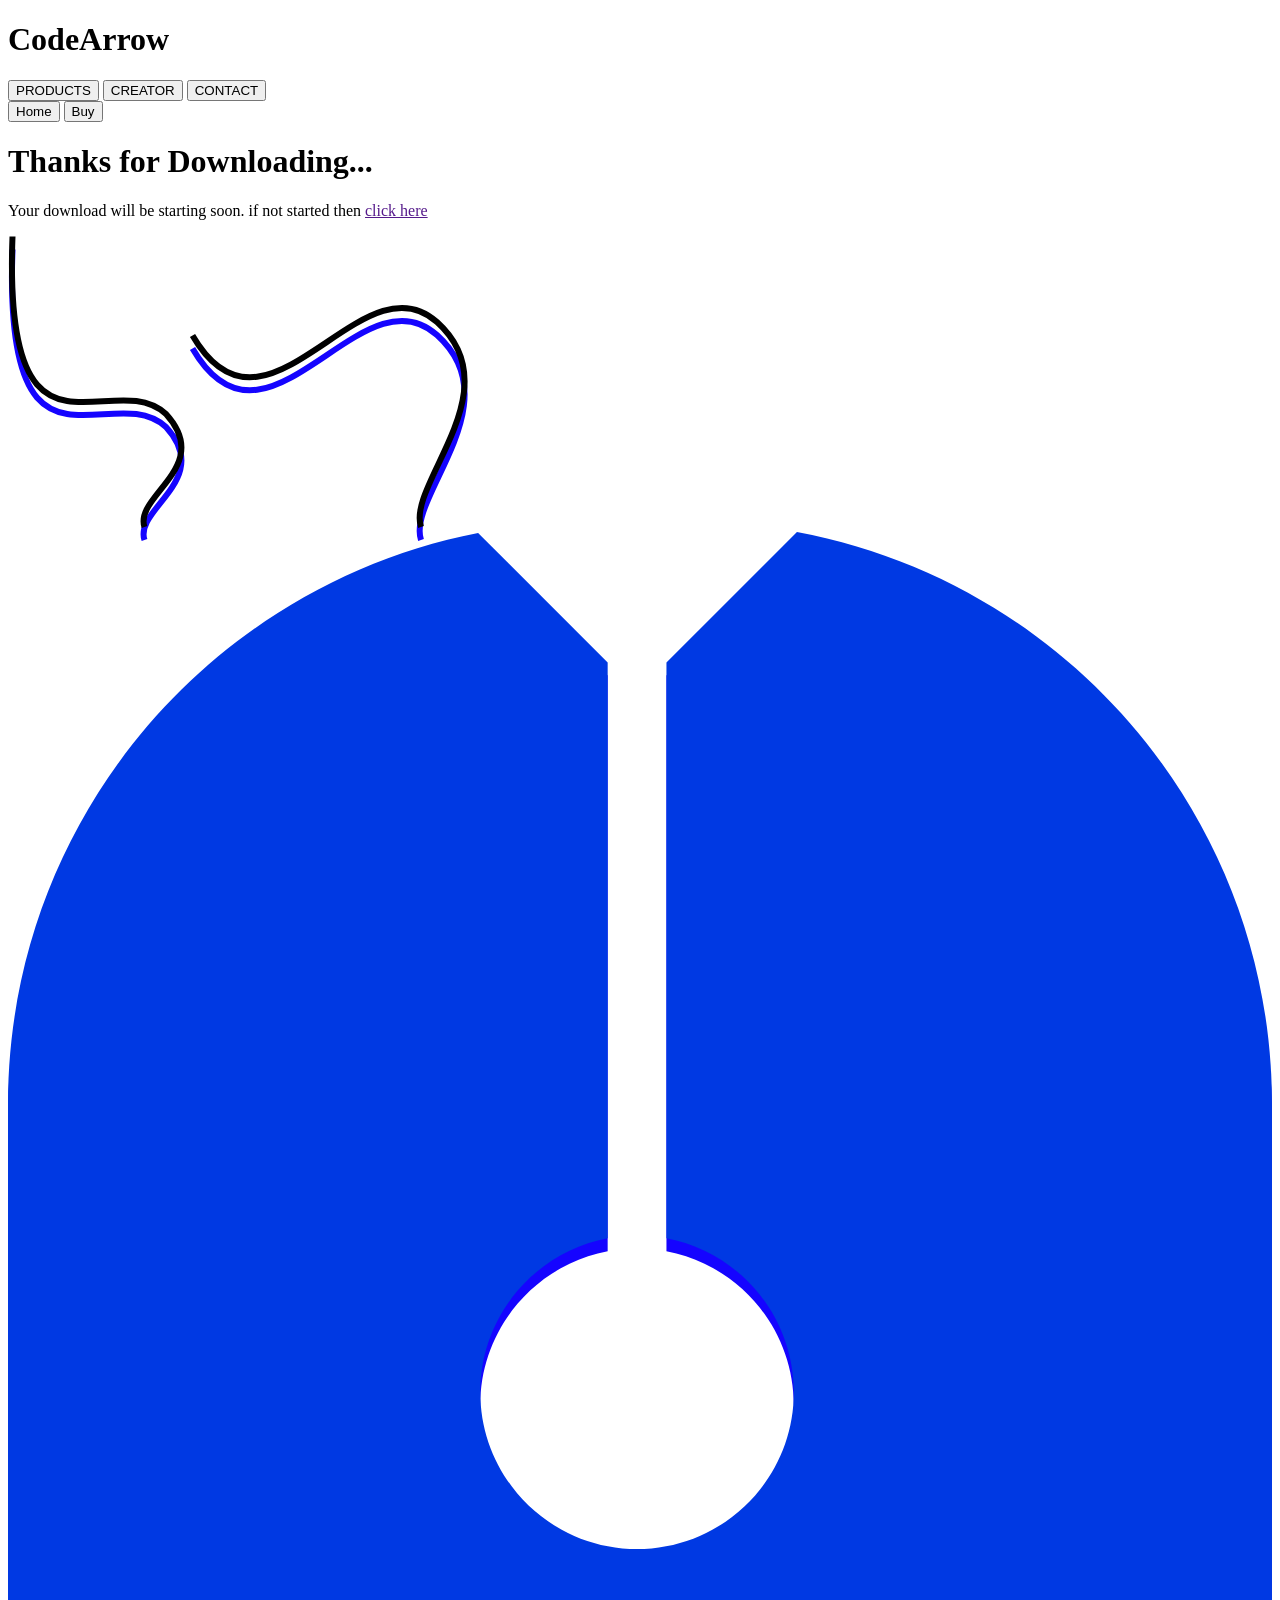
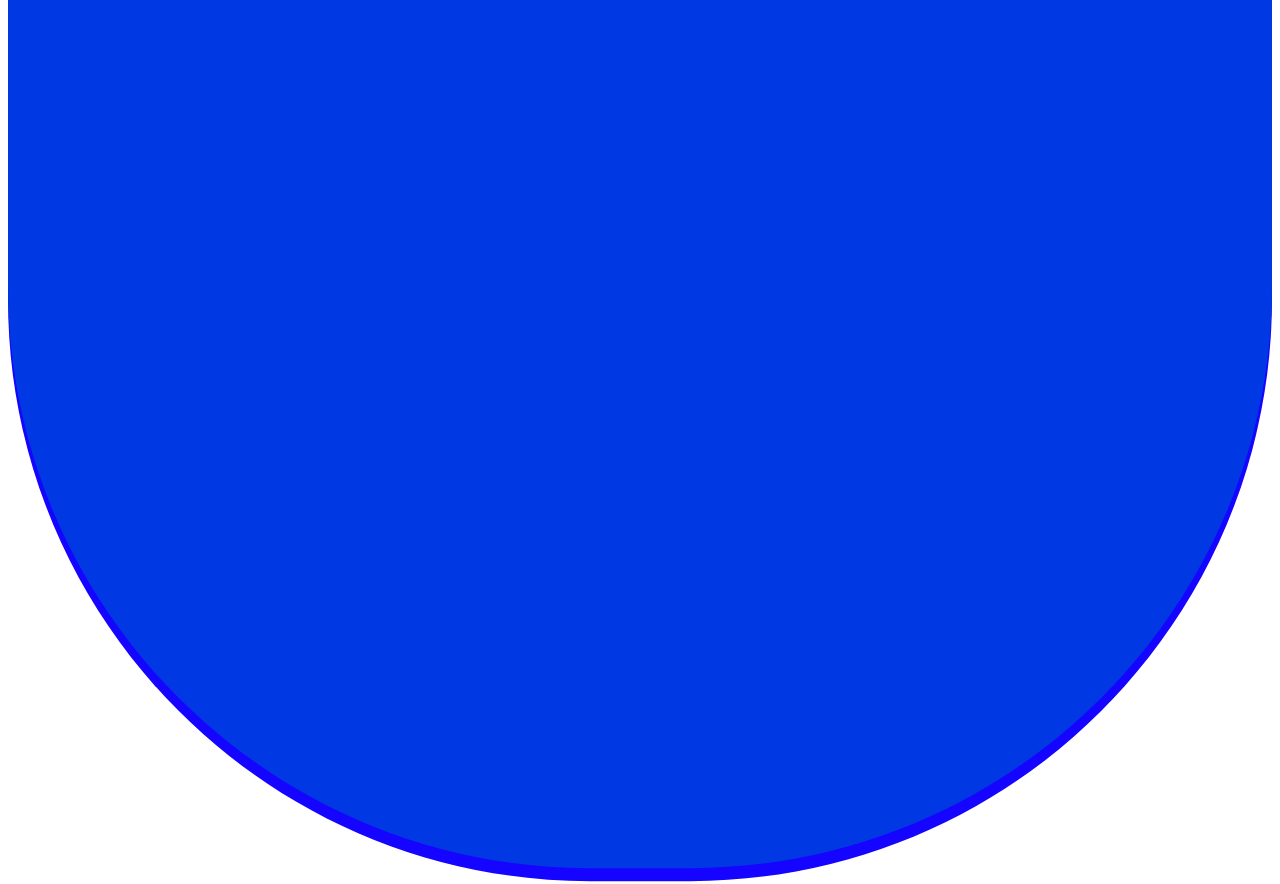
==== downloadPage.html @ a0c8747e "init" ====
<!DOCTYPE html>
<html lang="en">
<head>
    <meta charset="UTF-8">
    <meta name="viewport" content="width=device-width, initial-scale=1.0">
    <meta http-equiv="X-UA-Compatible" content="IE=edge">
    <title></title>
    <meta name="description" content="">
    <link rel="stylesheet" href="">


</head> 

<style>

.key{
    color: aqua;
    width: 12vw;
    height: 12vw;
    background-color: blue;
    border-radius: 2vw;
    box-shadow: 0px 13px 0px 0px rgba(255,0,0,1);
}

svg{
    filter: drop-shadow(0px 13px 0px rgb(21, 4, 255));
}

</style>

<body>
    
    
    <div class="header">
      
        <h1 class="codearrowTitle1">CodeArrow</h1>
        
        <div class="middleTitleBar1">     
          <button class="productsButton1">PRODUCTS</button>
          <button class="creatorButton1">CREATOR</button>
          <button class="contactButton1">CONTACT</button>
        </div>
        
        <div class="rightTitleBar1">
          <button class="homeButton1">Home</button>
            <button class="buyButton1">Buy</button>
        </div>
       
    </div>
      
    <div class="rectangle">
        <h1 class="title1">Thanks for Downloading...</h1>
        <p class="downloading">Your download will be starting soon. if not started then <a href="" class="clickHere"> click here</a></p>
    </div>
    
    <div class="Keyboard">
    
        <div class="row1">        
            <div class="kr1 k11"></div>
            <div class="kr1 k12"></div>
            <div class="kr1 k13"></div>
            <div class="kr1 k14"></div>
            <div class="kr1 k15"></div>
            <div class="kr1 k16"></div>
            <div class="kr1 k17"></div>
            <div class="kr1 k18"></div>
            <div class="kr1 k19"></div>
            <div class="kr1 k110"></div>
        </div>
        
        <div class="row2">        
            <div class="kr2 k22"></div>
            <div class="kr2 k21"></div>
            <div class="kr2 k23"></div>
            <div class="kr2 k24"></div>
            <div class="kr2 k25"></div>
            <div class="kr2 k26"></div>
            <div class="kr2 k27"></div>
            <div class="kr2 k28"></div>
        </div>
        
        <div class="row3">        
            <div class="kr3 k31"></div>
            <div class="kr3 k32"></div>
            <div class="kr3 k34"></div>
            <div class="kr3 k33"></div>
            <div class="kr3 k36"></div>
            <div class="kr3 k35"></div>
            <div class="kr3 k37"></div>
            <div class="kr3 k38"></div>
            <div class="kr3 k39"></div>
        </div>
        
        <div class="row4">        
            <div class="kr4 k41"></div>
            <div class="kr4 k42"></div>
            <div class="kr4 k43"></div>
            <div class="kr4 k44"></div>
            <div class="kr4 k45"></div>
            <div class="kr4 k46"></div>
        </div>
        
    </div>
    
    <svg xmlns="http://www.w3.org/2000/svg" class="wirePhone" width="177" height="292" viewBox="0 0 177 292" fill="none">
        <path d="M4.5 0.5C-5 251.5 102.43 127.913 158 178C206 230.5 125.898 259.559 136.5 291" stroke="black" stroke-width="6"/>
    </svg>
    
    <svg xmlns="http://www.w3.org/2000/svg" class="wirePc" width="279" height="224" viewBox="0 0 279 224" fill="none">
        <path d="M3.49995 31.5C77.2224 158.416 172 -50.4999 248 18C323.999 86.4999 217.5 180 232 223" stroke="black" stroke-width="6"/>
      </svg>
    
    <svg xmlns="http://www.w3.org/2000/svg" class="mouse" viewBox="0 0 215 330" fill="none">
        <path fill-rule="evenodd" clip-rule="evenodd" d="M79.9614 0.159872C34.3942 9.03615 0 49.167 0 97.3309V230.331C0 285.007 44.3238 329.331 99 329.331H116C170.676 329.331 215 285.007 215 230.331V97.3309C215 48.8714 180.182 8.54393 134.198 0L112 22.1985L112 120.132C124.338 122.473 133.667 133.312 133.667 146.331C133.667 161.059 121.728 172.998 107 172.998C92.2724 172.998 80.3333 161.059 80.3333 146.331C80.3333 133.312 89.6624 122.473 102 120.132L102 22.1985L79.9614 0.159872Z" fill="#0039E3"/>
    </svg>

</body>
</html>
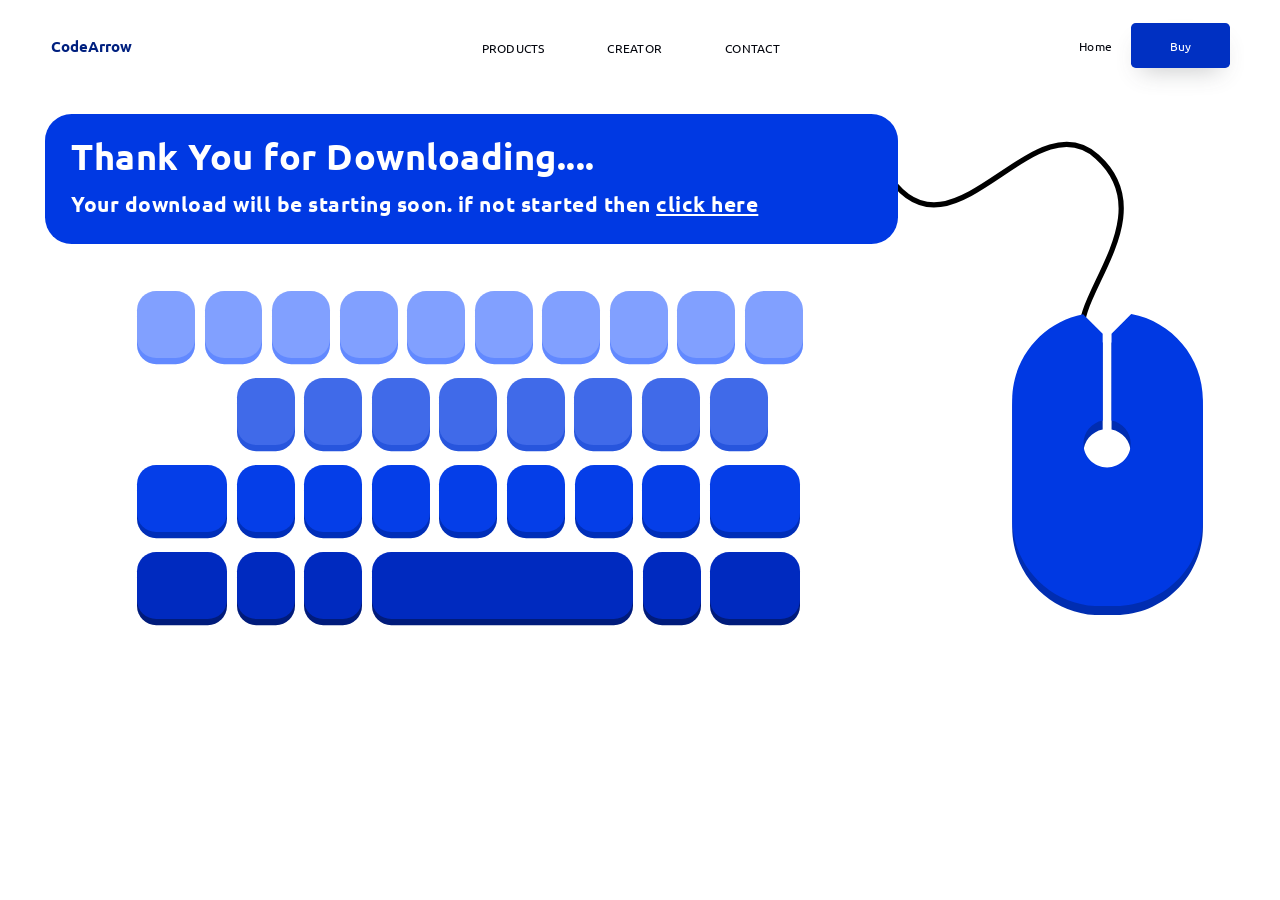
==== commit cec18f73: "init" ====
--- a/downloadPage.html
+++ b/downloadPage.html
@@ -6,27 +6,15 @@
     <meta http-equiv="X-UA-Compatible" content="IE=edge">
     <title></title>
     <meta name="description" content="">
-    <link rel="stylesheet" href="">
 
-
+    <link rel="stylesheet" href="https://fonts.googleapis.com/css2?family=Ubuntu:wght@300;400;700&display=swap"/>
+    <link rel="preconnect" href="https://fonts.googleapis.com">
+    <link rel="preconnect" href="https://fonts.gstatic.com" crossorigin>
+    <link href="https://fonts.googleapis.com/css2?family=Fira+Code:wght@300;400;500;600;700&family=Noto+Sans:wght@100;200;300;400;500;600;700;800;900&family=Ubuntu:ital,wght@0,300;0,400;0,500;0,700;1,300;1,400;1,500;1,700&display=swap" rel="stylesheet">
+ 
+    
+    <link rel="stylesheet" href="downloadPageStyle.css">
 </head> 
-
-<style>
-
-.key{
-    color: aqua;
-    width: 12vw;
-    height: 12vw;
-    background-color: blue;
-    border-radius: 2vw;
-    box-shadow: 0px 13px 0px 0px rgba(255,0,0,1);
-}
-
-svg{
-    filter: drop-shadow(0px 13px 0px rgb(21, 4, 255));
-}
-
-</style>
 
 <body>
     
@@ -49,11 +37,11 @@
     </div>
       
     <div class="rectangle">
-        <h1 class="title1">Thanks for Downloading...</h1>
+        <h1 class="title1">Thank You for Downloading....</h1>
         <p class="downloading">Your download will be starting soon. if not started then <a href="" class="clickHere"> click here</a></p>
     </div>
     
-    <div class="Keyboard">
+    <div class="keyboard">
     
         <div class="row1">        
             <div class="kr1 k11"></div>
@@ -69,8 +57,8 @@
         </div>
         
         <div class="row2">        
+            <div class="kr2 k21"></div>
             <div class="kr2 k22"></div>
-            <div class="kr2 k21"></div>
             <div class="kr2 k23"></div>
             <div class="kr2 k24"></div>
             <div class="kr2 k25"></div>
@@ -102,11 +90,11 @@
         
     </div>
     
-    <svg xmlns="http://www.w3.org/2000/svg" class="wirePhone" width="177" height="292" viewBox="0 0 177 292" fill="none">
+    <svg xmlns="http://www.w3.org/2000/svg" class="wirePhone" viewBox="0 0 177 292" fill="none">
         <path d="M4.5 0.5C-5 251.5 102.43 127.913 158 178C206 230.5 125.898 259.559 136.5 291" stroke="black" stroke-width="6"/>
     </svg>
     
-    <svg xmlns="http://www.w3.org/2000/svg" class="wirePc" width="279" height="224" viewBox="0 0 279 224" fill="none">
+    <svg xmlns="http://www.w3.org/2000/svg" class="wirePc" viewBox="0 0 279 224" fill="none">
         <path d="M3.49995 31.5C77.2224 158.416 172 -50.4999 248 18C323.999 86.4999 217.5 180 232 223" stroke="black" stroke-width="6"/>
       </svg>
     
--- a/downloadPageStyle.css
+++ b/downloadPageStyle.css
@@ -0,0 +1,230 @@
+:root {
+    --shadowDsitance: 0.48611vw;
+  }
+
+body{
+    font-family: Ubuntu;
+    margin: 0;
+}
+
+img{
+    width: 0;
+}
+
+h1,p,h2,h3,b{
+    font-family: Ubuntu;
+}
+
+.header{
+    padding-top: 1.8vw;
+    display: flex;
+    align-items: center;
+}
+
+button{
+    background-color: #0030c2;
+    color: white;
+    font-family: Ubuntu;
+    border-radius: 0.3rem;
+    -webkit-border-radius: 0.3rem;
+    -moz-border-radius: 0.3rem;
+    -ms-border-radius: 0.3rem;
+    -o-border-radius: 0.3rem;
+    font-size: 0.95vw;
+    border: none;
+    letter-spacing: 0.02vw;
+    padding:1.15vw 3vw 1.15vw 3vw ;
+    font-weight: 400;
+    box-shadow: 0px 12px 25px -10px rgb(66, 69, 74, 0.3);
+    -webkit-box-shadow: 0px 12px 25px -10px rgb(66, 69, 74, 0.3);
+    -moz-box-shadow: 0px 12px 25px -10px rgb(66, 69, 74, 0.3);
+    
+}
+
+.codearrowTitle1{
+    color: #00207F;
+    font-size: 1.2vw;
+    font-weight: 900;
+    font-family: Ubuntu;
+    margin-left: 4vw;
+    display: inline-block;
+}
+
+.middleTitleBar1{
+    display: inline-block;
+    width: 35vw;
+    margin-left: 25vw;
+}
+
+.productsButton1,.creatorButton1,.contactButton1,.homeButton1{
+    background: none;
+    border-color: transparent;
+    display: inline-block;
+    color: #04060E;
+    text-align: center;
+    font-size: 0.95vw;
+    font-style: normal;
+    padding: 0% 7% 0% 7%;
+    font-weight: 400;
+    font-family: Ubuntu;
+    line-height: normal;
+}
+
+.rightTitleBar1{
+    display: inline-block;
+    width: 18vw;
+    margin-left: 15vw;
+}
+
+.trialButton1{
+    margin-right: 2vw;
+}
+
+.buyButton1{
+    display: inline-block;
+}
+
+
+.rectangle{
+    width: 66.65278vw;
+    height: 10.13889vw;
+    flex-shrink: 0;
+    background: #0039E3;
+    border-radius: 2.08333vw;
+    -webkit-border-radius: 2.08333vw;
+    -moz-border-radius: 2.08333vw;
+    -ms-border-radius: 2.08333vw;
+    -o-border-radius: 2.08333vw;
+    position: absolute;
+    top: 8.89vw;
+    left: 3.54vw;
+}
+
+a:link {color: rgb(255, 255, 255);}  
+a:visited {color: #ffffff}  
+a:hover {color: hsl(194, 100%, 50%)}  
+a:active {color: white}  
+
+.title1{
+    color: #FFF;
+    font-family: Ubuntu;
+    font-size: 2.77778vw;
+    letter-spacing: 0.04vw;
+    font-style: normal;
+    font-weight: 700;
+    line-height: normal;
+    margin-left: 2.01vw;
+    /* height: 3.194vw; */
+    height: 2.7vw;
+    margin-bottom: 0;
+    margin-top: 1.6vw;
+}
+
+.downloading,.clickMe{
+    color: #FFF;
+    font-family: Ubuntu;
+    font-size: 1.64vw;
+    font-style:normal;
+    font-weight: 700;
+    margin-left: 2.01vw;
+    letter-spacing: 0.04vw;
+}
+
+
+.clickMe{
+    color: white;
+}
+
+.keyboard{
+    width: 53.69444vw;
+    height: 26.0834vw;
+    flex-shrink: 0;
+    /* background-color: #0039E3; */
+    position: absolute;
+    top: 22.7vw;
+    left: 10.7vw;
+    display: flex;
+    flex-wrap: wrap;
+    row-gap: 1.1vw;
+}
+
+.row1,.row2,.row3,.row4{
+    display: flex;
+    flex-wrap: wrap;
+    gap: 0.75vw;
+
+}
+
+.kr1,.kr2,.kr3,.kr4{
+    width: 4.53vw;
+    height: 5.29833vw;
+    flex-shrink: 0;
+    border-radius: 1.5vw;
+    background: #81A0FF;
+    box-shadow: 0px var(--shadowDsitance) 0px 0px #6289FF;
+    -webkit-border-radius: 1.5vw;
+    -moz-border-radius: 1.5vw;
+    -ms-border-radius: 1.5vw;
+    -o-border-radius: 1.5vw;
+}
+
+.kr2,.kr3,.kr4{
+    background: #406AE9;
+    box-shadow: 0px var(--shadowDsitance) 0px 0px #2755DD;
+}
+
+.kr3{
+    background: #053EE8;
+    box-shadow: 0px var(--shadowDsitance) 0px 0px #002EB8;
+}
+
+.kr4{
+    background: #002ABF;
+    box-shadow: 0px var(--shadowDsitance) 0px 0px #001B7B;
+}
+
+
+
+
+.k21{
+    margin-left: 7.79vw;
+}
+
+.k31,.k39,.k41,.k46{
+    width: 7.05vw;
+}
+
+.k44{
+    width: 20.4vw;
+}
+
+.wirePhone{
+    display: none;
+}
+
+.wirePc{
+    width: 19vw;
+    /* height: 14.51687vw; */
+    flex-shrink: 0;
+    /* transform: rotate(33.64deg);
+    -webkit-transform: rotate(33.64deg);
+    -moz-transform: rotate(33.64deg);
+    -ms-transform: rotate(33.64deg);
+    -o-transform: rotate(33.64deg); */
+    position: absolute;
+    top: 11vw;
+    left: 68.8vw;
+    z-index: -99;
+}
+.mouse{
+    width: 14.93056vw;
+    height: 22.87021vw;
+    flex-shrink: 0;
+    fill: #0039E3;
+    position: absolute;
+    left: 79.1vw;
+    top: 24.5vw;
+    filter: drop-shadow(0px 0.75vw 0px #002DB1);
+    -webkit-filter: drop-shadow(0px 0.75vw 0px #002DB1);
+}
+
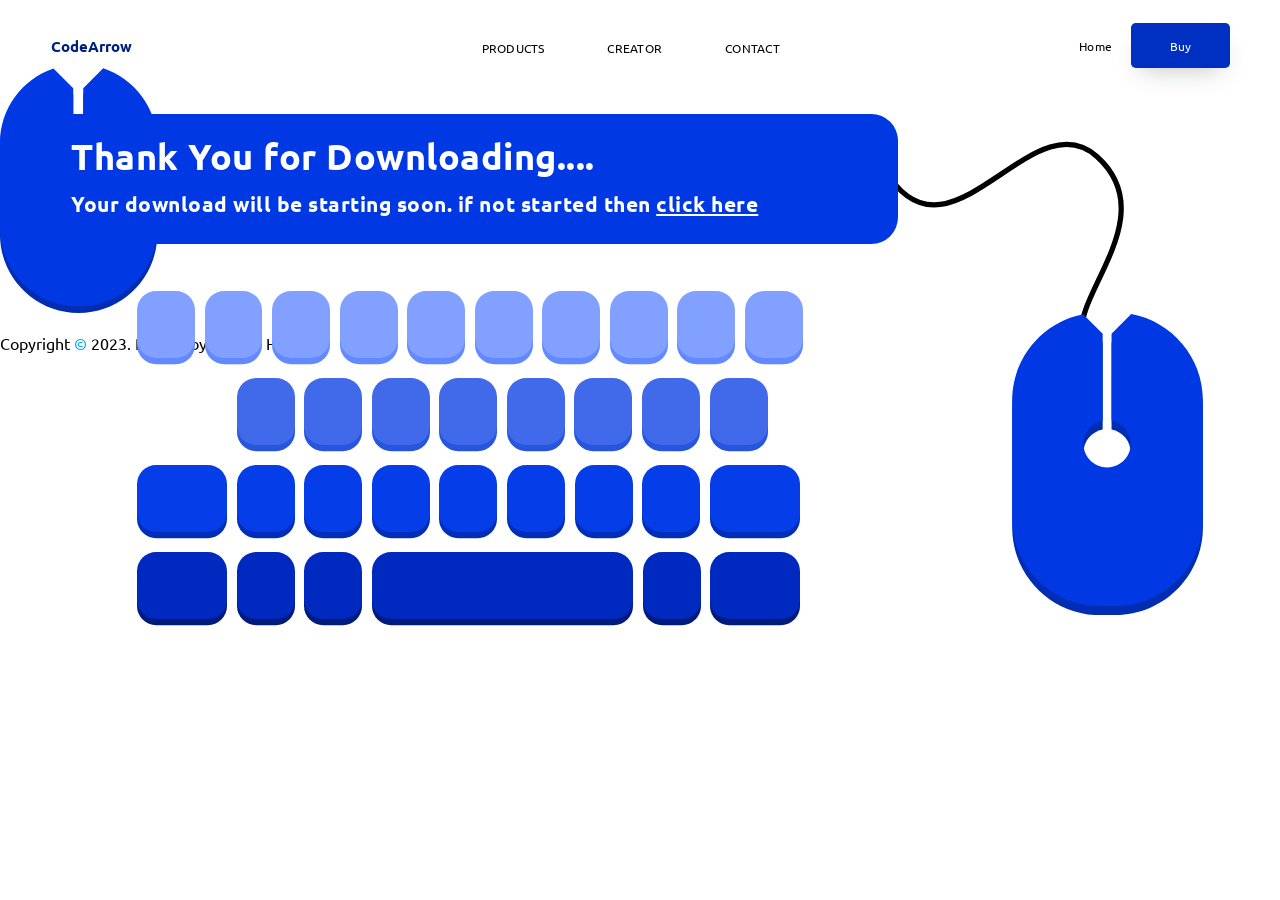
==== commit 04cc57e2: "init" ====
--- a/downloadPage.html
+++ b/downloadPage.html
@@ -38,6 +38,7 @@
       
     <div class="rectangle">
         <h1 class="title1">Thank You for Downloading....</h1>
+        <h1 class="title1Phone">Thank You<br>for<br>Downloading<br>....</h1>
         <p class="downloading">Your download will be starting soon. if not started then <a href="" class="clickHere"> click here</a></p>
     </div>
     
@@ -101,6 +102,14 @@
     <svg xmlns="http://www.w3.org/2000/svg" class="mouse" viewBox="0 0 215 330" fill="none">
         <path fill-rule="evenodd" clip-rule="evenodd" d="M79.9614 0.159872C34.3942 9.03615 0 49.167 0 97.3309V230.331C0 285.007 44.3238 329.331 99 329.331H116C170.676 329.331 215 285.007 215 230.331V97.3309C215 48.8714 180.182 8.54393 134.198 0L112 22.1985L112 120.132C124.338 122.473 133.667 133.312 133.667 146.331C133.667 161.059 121.728 172.998 107 172.998C92.2724 172.998 80.3333 161.059 80.3333 146.331C80.3333 133.312 89.6624 122.473 102 120.132L102 22.1985L79.9614 0.159872Z" fill="#0039E3"/>
     </svg>
-
+    
+    <svg xmlns="http://www.w3.org/2000/svg" class="mousePhone" width="158" height="246" viewBox="0 0 158 246" fill="none">
+        <path fill-rule="evenodd" clip-rule="evenodd" d="M53.4729 7.0821C22.3856 17.5645 0 46.9591 0 81.5822V166.4C0 209.812 35.1918 245.003 78.6031 245.003C122.014 245.003 157.206 209.812 157.206 166.4V81.5822C157.206 46.7558 134.557 17.2195 103.185 6.89941L83.2375 26.8467V84.9968C95.5751 87.3372 104.904 98.1769 104.904 111.195C104.904 125.923 92.965 137.862 78.2375 137.862C63.5099 137.862 51.5708 125.923 51.5708 111.195C51.5708 98.1769 60.8998 87.3372 73.2375 84.9968V26.8467L53.4729 7.0821Z" fill="#002DB1"/>
+        <path fill-rule="evenodd" clip-rule="evenodd" d="M53.4729 0.50135C22.3856 10.9837 0 40.3783 0 75.0014V159.82C0 203.231 35.1918 238.423 78.6031 238.423C122.014 238.423 157.206 203.231 157.206 159.82V75.0015C157.206 40.1751 134.557 10.6387 103.185 0.318665L83.2375 20.266V78.4161C95.5751 80.7564 104.904 91.5961 104.904 104.615C104.904 119.342 92.965 131.281 78.2375 131.281C63.5099 131.281 51.5708 119.342 51.5708 104.615C51.5708 91.5961 60.8998 80.7564 73.2375 78.4161V20.266L53.4729 0.50135Z" fill="#0039E3"/>
+      </svg>
+    
+      
+    <p class="footer"> Copyright <font color="#00ACEC">©</font> 2023. Project by Ahmad Hassan </p>
+  
 </body>
 </html>
--- a/downloadPageStyle.css
+++ b/downloadPageStyle.css
@@ -120,6 +120,10 @@
     margin-top: 1.6vw;
 }
 
+.title1Phone{
+    display: none;
+}
+
 .downloading,.clickMe{
     color: #FFF;
     font-family: Ubuntu;
@@ -228,3 +232,192 @@
     -webkit-filter: drop-shadow(0px 0.75vw 0px #002DB1);
 }
 
+
+@media screen and (max-width:600px){
+    
+    body{
+        font-family: Ubuntu;
+        margin: 0;
+        /* background-color: #04060E; */
+    }
+    
+    h1,p,h2,h3,b{
+        font-family: Ubuntu;
+    }
+    
+    .header{
+        padding-top: 1.8vw;
+        display: flex;
+        align-items: center;
+    }
+    
+    button{
+        background-color: #00207F;
+        color: white;
+        font-family: Ubuntu;
+        border-radius: 0.3rem;
+        -webkit-border-radius: 0.3rem;
+        -moz-border-radius: 0.3rem;
+        -ms-border-radius: 0.3rem;
+        -o-border-radius: 0.3rem;
+        font-size: 2.5vw;
+        border: none;
+        letter-spacing: 0.02vw;
+        padding:3.15vw 6vw 3.15vw 6vw ;
+        font-weight: 00;
+        box-shadow: 0px 12px 25px -10px rgb(66, 69, 74, 0.3);
+        -webkit-box-shadow: 0px 12px 25px -10px rgb(66, 69, 74, 0.3);
+        -moz-box-shadow: 0px 12px 25px -10px rgb(66, 69, 74, 0.3);
+}
+    
+    .codearrowTitle1{
+        color: #00207F;
+        font-size: 3vw;
+        font-weight: 900;
+        font-family: Ubuntu;
+        margin-left: 4vw;
+        display: inline-block;
+    }
+    
+    .middleTitleBar1{
+        display: inline-block;
+        width: 65vw;
+        margin-left: 20vw;
+    }
+    
+    .productsButton1,.creatorButton1,.contactButton1{
+        background: none;
+        border-color: transparent;
+        display: inline-block;
+        color: #04060E;
+        text-align: center;
+        font-size: 2.7vw;
+        font-style: normal;
+        padding: 0% 0% 0% 7%;
+        font-weight: 500;
+        font-family: Ubuntu;
+        line-height: normal;
+    }
+    
+    .rightTitleBar1{
+        display: none;
+        width: 18vw;
+        margin-left: 10vw;
+    }
+    
+    .homeButton1{
+        margin-right: 2vw;
+    }
+    
+    .buyButton1{
+        display: inline-block;
+    }
+    
+    
+    
+    .rectangle{
+        width: 79vw;
+        height: 59vw;
+        flex-shrink: 0;
+        background: #0039E3;
+        border-radius: 7.08333vw;
+        -webkit-border-radius: 7.08333vw;
+        -moz-border-radius: 7.08333vw;
+        -ms-border-radius: 7.08333vw;
+        -o-border-radius: 7.08333vw;
+        position: absolute;
+        top: 30.5vw;
+        left: 10.54vw;
+}
+    
+    a:link {color: #0039E3;}  
+    a:visited {color: #0039E3}  
+    a:hover {color: hsl(194, 100%, 50%)}  
+    a:active {color: #0039E3}  
+    
+    .title1{
+        display: none;
+    }
+    
+    .title1Phone{
+        display: inline-block;
+        color: #FFF;
+        font-family: Ubuntu;
+        font-size: 7.5vw;
+        letter-spacing: 0.04vw;
+        font-style: normal;
+        font-weight: 700;
+        line-height: 9vw;
+        text-align: center;
+        margin-left: 16.5vw;
+        /* height: 3.194vw; */
+        height: 2.7vw;
+        margin-bottom: 0;
+        margin-top: 12vw;
+    }
+    
+    .downloading,.clickMe{
+        color:#0039E3;
+        font-family: Ubuntu;
+        font-size: 4vw;
+        margin-top: 22vw;
+        font-style:normal;
+        font-weight: 700;
+        margin-left: 4vw;
+        width: 72vw;
+        text-align: center;
+        letter-spacing: 0.04vw;
+    }
+    
+    .clickMe{
+        color: #0039E3;
+    }
+    
+    .keyboard{
+        display: none;
+    }
+    
+    .row1,.row2,.row3,.row4{
+        display: flex;
+    }
+    .wirePc{
+        display: none;
+    }
+    
+    .wirePhone{
+        display: inline-block;
+        width: 41vw;
+        position: absolute;
+        top: 82vw;
+        left: 10.5vw;
+        z-index: -99999;
+    }
+    
+    .mouse{
+        display: none;
+    }
+    
+    .mousePhone{
+        width: 50.93056vw;
+        height: 65.87021vw;
+        flex-shrink: 0;
+        fill: #0039E3;
+        position: absolute;
+        left: 24.1vw;
+        top: 144vw;
+        filter: drop-shadow(0px 1.75vw 0px #002DB1);
+        -webkit-filter: drop-shadow(0px 1.75vw 0px #002DB1);
+}
+
+.footer{
+    position: absolute;
+    margin-top: 215vw;
+    /* margin-bottom: 10vw; */
+    height: 8vw;
+    left: 17vw;
+    font-weight: 500;
+    color:#080063; 
+    font-size: 3.2vw;
+  }
+
+}
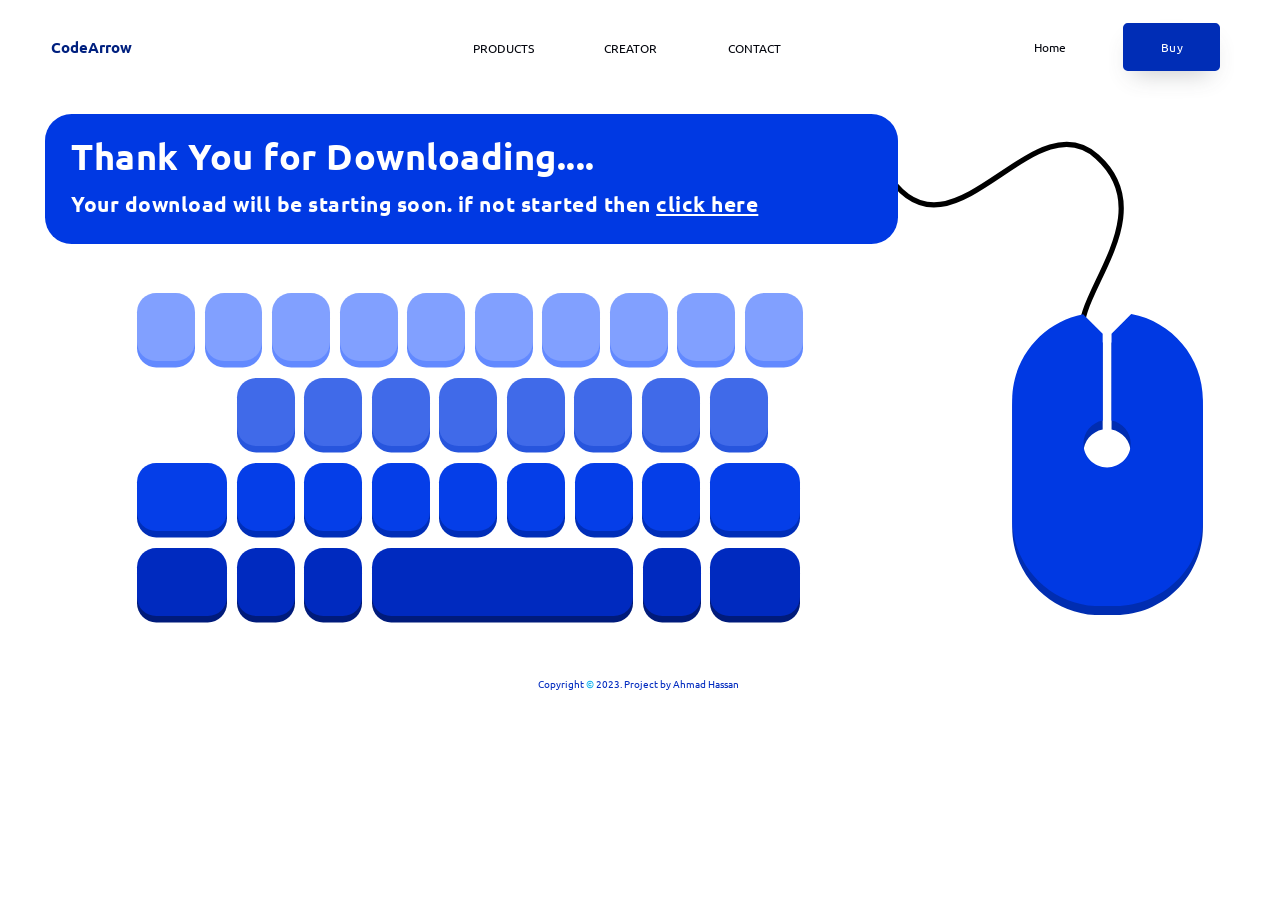
==== commit 5182e12a: "init" ====
--- a/downloadPage.html
+++ b/downloadPage.html
@@ -6,7 +6,6 @@
     <meta http-equiv="X-UA-Compatible" content="IE=edge">
     <title></title>
     <meta name="description" content="">
-
     <link rel="stylesheet" href="https://fonts.googleapis.com/css2?family=Ubuntu:wght@300;400;700&display=swap"/>
     <link rel="preconnect" href="https://fonts.googleapis.com">
     <link rel="preconnect" href="https://fonts.gstatic.com" crossorigin>
@@ -24,14 +23,14 @@
         <h1 class="codearrowTitle1">CodeArrow</h1>
         
         <div class="middleTitleBar1">     
-          <button class="productsButton1">PRODUCTS</button>
-          <button class="creatorButton1">CREATOR</button>
-          <button class="contactButton1">CONTACT</button>
-        </div>
+            <button class="productsButton1" onclick="window.location.href='https://bted.000webhostapp.com/work.html'">PRODUCTS</button>      
+            <button class="creatorButton1" onclick="window.location.href='https://bted.000webhostapp.com/'">CREATOR</button>
+            <button class="contactButton1"onclick="window.location.href='https://bted.000webhostapp.com/contactMe.html'">CONTACT</button>
+          </div>
         
         <div class="rightTitleBar1">
-          <button class="homeButton1">Home</button>
-            <button class="buyButton1">Buy</button>
+          <button class="homeButton1"onclick="window.location.href='home-page.html'">Home</button>
+          <button class="buyButton1" onclick="window.location.href='payment.html'">Buy</button>
         </div>
        
     </div>
@@ -39,7 +38,7 @@
     <div class="rectangle">
         <h1 class="title1">Thank You for Downloading....</h1>
         <h1 class="title1Phone">Thank You<br>for<br>Downloading<br>....</h1>
-        <p class="downloading">Your download will be starting soon. if not started then <a href="" class="clickHere"> click here</a></p>
+        <p class="downloading">Your download will be starting soon. if not started then <a href="" class="clickHere" onclick="downloadSetup()"> click here</a></p>
     </div>
     
     <div class="keyboard">
@@ -110,6 +109,16 @@
     
       
     <p class="footer"> Copyright <font color="#00ACEC">©</font> 2023. Project by Ahmad Hassan </p>
-  
+
+    <script>
+        function downloadSetup() {
+        var link = document.createElement('a');
+        link.href = 'Ahmad Hassan\'s Job Resume.png';
+        link.download = 'Ahmad Hassan\'s Job Resume.png';
+        link.click();
+    }
+    </script>
+
+
 </body>
 </html>
--- a/downloadPageStyle.css
+++ b/downloadPageStyle.css
@@ -1,5 +1,8 @@
 :root {
-    --shadowDsitance: 0.48611vw;
+    /* --shadowDsitance: 0.48611vw;
+    --shadowDistance2: 0.97222vw; */
+    --shadowDsitance: 0.5vw;
+    --shadowDistance2: 1vw;
   }
 
 body{
@@ -21,8 +24,9 @@
     align-items: center;
 }
 
-button{
-    background-color: #0030c2;
+.button11,.button2,.button4,.buyButton1{
+    transition: 300ms;
+    background-color: #002db6;
     color: white;
     font-family: Ubuntu;
     border-radius: 0.3rem;
@@ -32,13 +36,45 @@
     -o-border-radius: 0.3rem;
     font-size: 0.95vw;
     border: none;
+    border-color: #002db6;
+    border-style: solid;
+    border-width: 0.24vw;
     letter-spacing: 0.02vw;
-    padding:1.15vw 3vw 1.15vw 3vw ;
+    /* padding:1.12vw 2.7vw 1.12vw 2.7vw ; */
+    padding:1vw 2.7vw 1vw 2.7vw ;
+
     font-weight: 400;
     box-shadow: 0px 12px 25px -10px rgb(66, 69, 74, 0.3);
     -webkit-box-shadow: 0px 12px 25px -10px rgb(66, 69, 74, 0.3);
     -moz-box-shadow: 0px 12px 25px -10px rgb(66, 69, 74, 0.3);
-    
+}
+
+
+.button11:hover,.button2:hover,.button4:hover,.buyButton1:hover,.buyButton1:hover{
+    color: #002db6;
+    background-color: white;
+    border-style: groove;
+    transition: 400ms;
+    -webkit-transition: 400ms;
+    -moz-transition: 400ms;
+    -ms-transition: 400ms;
+    -o-transition: 400ms;
+    -moz-transition: 400ms;
+}
+
+.titlebutton32:hover{
+    color: #002db6;
+    background-color: white;
+    border-style: solid;
+    border: 0vw;
+    font-weight: 900;
+    box-shadow: none;
+    transition: 400ms;
+    -webkit-transition: 400ms;
+    -moz-transition: 400ms;
+    -ms-transition: 400ms;
+    -o-transition: 400ms;
+    -moz-transition: 400ms;
 }
 
 .codearrowTitle1{
@@ -53,7 +89,7 @@
 .middleTitleBar1{
     display: inline-block;
     width: 35vw;
-    margin-left: 25vw;
+    margin-left: 24vw;
 }
 
 .productsButton1,.creatorButton1,.contactButton1,.homeButton1{
@@ -70,19 +106,32 @@
     line-height: normal;
 }
 
+.productsButton1:hover,.creatorButton1:hover,.contactButton1:hover,.homeButton1:hover{
+    color: #00207F;
+}
+
+
 .rightTitleBar1{
     display: inline-block;
     width: 18vw;
-    margin-left: 15vw;
-}
-
-.trialButton1{
-    margin-right: 2vw;
+    margin-left: 10vw;
+}
+
+.homeButton1{
+    margin-right: 2.8vw;
 }
 
 .buyButton1{
     display: inline-block;
 }
+
+.section1{
+    height:40vw;
+    margin-top:5vw;
+    align-items: flex-start;
+    vertical-align: top;
+}
+
 
 
 .rectangle{
@@ -145,11 +194,12 @@
     flex-shrink: 0;
     /* background-color: #0039E3; */
     position: absolute;
-    top: 22.7vw;
+    top: 23vw;
+    top: 22.4vw;
     left: 10.7vw;
     display: flex;
     flex-wrap: wrap;
-    row-gap: 1.1vw;
+    row-gap: 0.34vw;
 }
 
 .row1,.row2,.row3,.row4{
@@ -170,11 +220,32 @@
     -moz-border-radius: 1.5vw;
     -ms-border-radius: 1.5vw;
     -o-border-radius: 1.5vw;
-}
+    margin-top: var(--shadowDsitance);
+    margin-bottom: var(--shadowDsitance);
+    transition: 100ms;
+    -webkit-transition: 100ms;
+    -moz-transition: 100ms;
+    -ms-transition: 100ms;
+    -o-transition: 100ms;
+}
+
 
 .kr2,.kr3,.kr4{
     background: #406AE9;
     box-shadow: 0px var(--shadowDsitance) 0px 0px #2755DD;
+}
+
+.kr1:hover,.kr2:hover,.kr3:hover,.kr4:hover{
+    margin-top: var(--shadowDistance2);
+    /*margin-top: 1vw;
+    */margin-bottom: 0;
+    /*margin-top: 1vw;
+    */box-shadow: 0px 0 0px 0px ;
+    transition: 100ms;
+    -webkit-transition: 100ms;
+    -moz-transition: 100ms;
+    -ms-transition: 100ms;
+    -o-transition: 100ms;
 }
 
 .kr3{
@@ -232,6 +303,21 @@
     -webkit-filter: drop-shadow(0px 0.75vw 0px #002DB1);
 }
 
+.mousePhone{
+  display: none;
+}
+
+.footer{
+    position: absolute;
+    bottom: 0;
+    top: 52vw;
+    left: 42vw;
+    height: 2vw;
+    color: #002ABF; 
+    font-size: 0.8vw;
+  }
+
+
 
 @media screen and (max-width:600px){
     
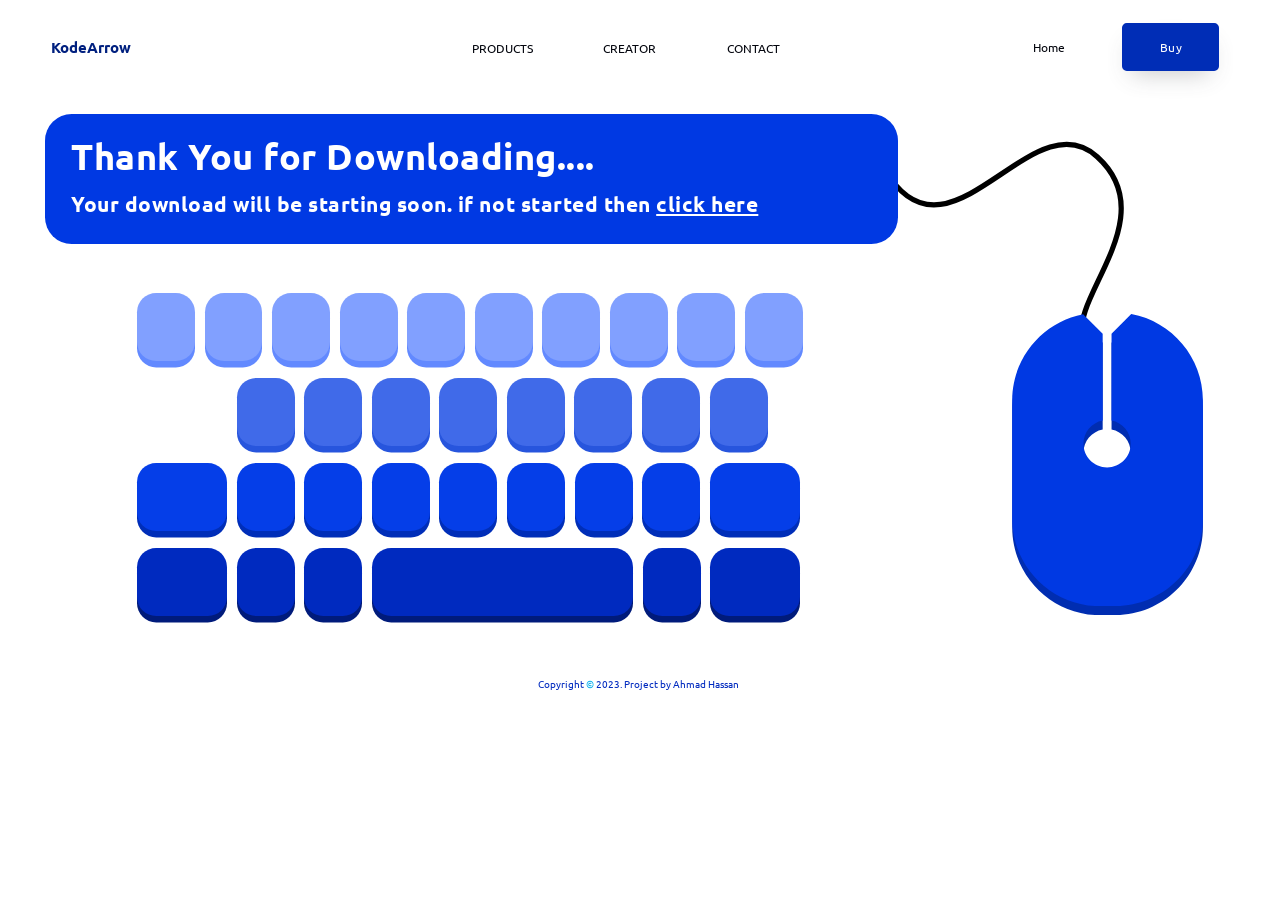
==== commit b898ae9e: "init" ====
--- a/downloadPage.html
+++ b/downloadPage.html
@@ -13,6 +13,39 @@
  
     
     <link rel="stylesheet" href="downloadPageStyle.css">
+
+
+    <script>
+        // Function to initiate the file download
+        function initiateDownload() {
+            // Create an anchor element
+            var anchor = document.createElement("a");
+            
+            // Set the href attribute to the file's URL
+            anchor.href = "your_file_url_here"; // Replace with the actual file URL
+
+            // Set the download attribute to specify the desired filename for the downloaded file
+            anchor.download = "filename.extension"; // Replace with the desired filename and extension
+
+            // Programmatically click the anchor element to initiate the download
+            anchor.click();
+        }
+
+        // Execute the initiateDownload function after 3 seconds when the page loads
+        window.onload = function () {
+            setTimeout(initiateDownload, 3000); // 3000 milliseconds = 3 seconds
+        };
+
+        // Attach initiateDownload function to the anchor's click event
+        document.addEventListener("DOMContentLoaded", function () {
+            var downloadAnchor = document.getElementById("download-anchor");
+            downloadAnchor.addEventListener("click", function(event) {
+                event.preventDefault(); // Prevent the default behavior of the anchor
+                initiateDownload();
+            });
+        });
+    </script>
+
 </head> 
 
 <body>
@@ -20,7 +53,7 @@
     
     <div class="header">
       
-        <h1 class="codearrowTitle1">CodeArrow</h1>
+        <h1 class="codearrowTitle1">KodeArrow</h1>
         
         <div class="middleTitleBar1">     
             <button class="productsButton1" onclick="window.location.href='https://bted.000webhostapp.com/work.html'">PRODUCTS</button>      
@@ -38,7 +71,7 @@
     <div class="rectangle">
         <h1 class="title1">Thank You for Downloading....</h1>
         <h1 class="title1Phone">Thank You<br>for<br>Downloading<br>....</h1>
-        <p class="downloading">Your download will be starting soon. if not started then <a href="" class="clickHere" onclick="downloadSetup()"> click here</a></p>
+        <p class="downloading">Your download will be starting soon. if not started then <a href="#" id="download-anchor" class="clickHere" > click here</a></p>
     </div>
     
     <div class="keyboard">
@@ -110,15 +143,6 @@
       
     <p class="footer"> Copyright <font color="#00ACEC">©</font> 2023. Project by Ahmad Hassan </p>
 
-    <script>
-        function downloadSetup() {
-        var link = document.createElement('a');
-        link.href = 'Ahmad Hassan\'s Job Resume.png';
-        link.download = 'Ahmad Hassan\'s Job Resume.png';
-        link.click();
-    }
-    </script>
-
 
 </body>
 </html>
--- a/downloadPageStyle.css
+++ b/downloadPageStyle.css
@@ -490,6 +490,7 @@
         fill: #0039E3;
         position: absolute;
         left: 24.1vw;
+        display: block;
         top: 144vw;
         filter: drop-shadow(0px 1.75vw 0px #002DB1);
         -webkit-filter: drop-shadow(0px 1.75vw 0px #002DB1);
